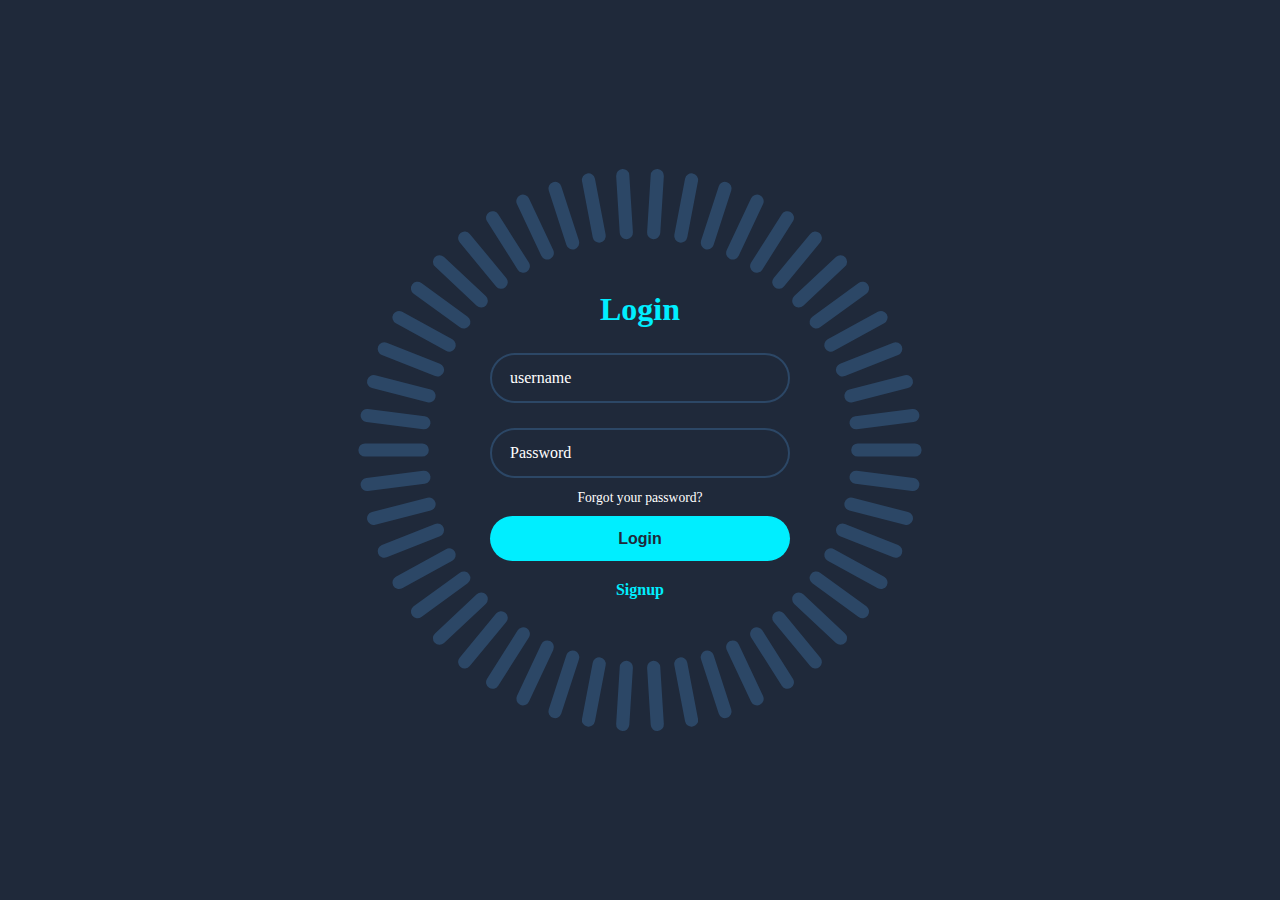
==== login_form.html @ eba7395e "first commit" ====
<!DOCTYPE html>
<html lang="en">
<head>
    <meta charset="UTF-8">
    <meta name="viewport" content="width=device-width, initial-scale=1.0">
    <link rel="stylesheet" href="css/style.css">
    <title>Login</title>
</head>
<body>
<div class="container">
    <div class="login-box">
        <h2>Login</h2>
        <form action="#">
            <div class="input-box">
                <input type="username">
                <label>username</label>
            </div>
            <div class="input-box">
                <input type="password">
                <label>Password</label>
            </div>
            <div class="forgot-pass">
                <a href="#">Forgot your password?</a>
            </div>
            <button type="submit" class="btn">
                <a href="index.html">Login</a>
            </button>
                <div class="signup-link">
                <a href="#">Signup</a>
            </div>
            </form>
        </div>
    <span style="--i:0;"></span>
    <span style="--i:1;"></span>
    <span style="--i:2;"></span>
    <span style="--i:3;"></span>
    <span style="--i:4;"></span>
    <span style="--i:5;"></span>
    <span style="--i:6;"></span>
    <span style="--i:7;"></span>
    <span style="--i:8;"></span>
    <span style="--i:9;"></span>
    <span style="--i:10;"></span>
    <span style="--i:11;"></span>
    <span style="--i:12;"></span>
    <span style="--i:13;"></span>
    <span style="--i:14;"></span>
    <span style="--i:15;"></span>
    <span style="--i:16;"></span>
    <span style="--i:17;"></span>
    <span style="--i:18;"></span>
    <span style="--i:19;"></span>
    <span style="--i:20;"></span>
    <span style="--i:21;"></span>
    <span style="--i:22;"></span>
    <span style="--i:23;"></span>
    <span style="--i:24;"></span>
    <span style="--i:25;"></span>
    <span style="--i:26;"></span>
    <span style="--i:27;"></span>
    <span style="--i:28;"></span>
    <span style="--i:29;"></span>
    <span style="--i:30;"></span>
    <span style="--i:31;"></span>
    <span style="--i:32;"></span>
    <span style="--i:33;"></span>
    <span style="--i:34;"></span>
    <span style="--i:35;"></span>
    <span style="--i:36;"></span>
    <span style="--i:37;"></span>
    <span style="--i:38;"></span>
    <span style="--i:39;"></span>
    <span style="--i:40;"></span>
    <span style="--i:41;"></span>
    <span style="--i:42;"></span>
    <span style="--i:43;"></span>
    <span style="--i:44;"></span>
    <span style="--i:45;"></span>
    <span style="--i:46;"></span>
    <span style="--i:47;"></span>
    <span style="--i:48;"></span>
    <span style="--i:49;"></span>
</div>
</body>
</html>
---- css/style.css ----
@import url('https://fonts.googleapis.com/css2?family=Poppins:wght@300;400;500;600;700;800;900&display=swap');

    * {
        margin: 0;
        padding: 0;
        box-sizing: border-box;
        font-family: 'Poppins' sans-serif;
    }

    body {
        display: flex;
        justify-content: center;
        align-items: center;
        min-height: 100vh;
        background: #1f293a;
    }

    .container {
        position: relative;
        width: 256px;
        height: 256px;
        display: flex;
        justify-content: center;
        align-items: center;
    }

    .container span{
        position: absolute;
        left: 0;
        width: 32px;
        height: 6px;
        background: #2c4766;
        border-radius: 8px;
        transform-origin: 128px;
        transform: scale(2.2) rotate(calc(var(--i) * (360deg / 50)));
        animation: blink 3s linear infinite;
        animation-delay: calc(var(--i) * (3s / 50));
    }

    @keyframes blink {
        0% {
            background: #0ef;
        }

        25% {
            background: #2c4766;
        }
    }

    .login-box {
        position: absolute;
        width: 400px;
    }

    form {
        width: 100%;
        padding: 0 50px;
    }

    h2{
        font-size: 2em;
        color: #0ef;
        text-align: center;
    }

    .input-box{
        position: relative;
        margin: 25px 0;
    }

    input {
        width: 100%;
        height: 50px;
        background: transparent;
        border: 2px solid #2c4766;
        outline: none;
        border-radius: 40px;
        font-size: 1em;
        color: #fff;
        padding: 0 20px;
    }

    input:focus {
        border-color: #0ef;
    }

    label {
        position: absolute;
        top: 50%;
        left: 20px;
        transform: translateY(-50%);
        font-size: 1em;
        color: #fff;
        pointer-events: none;
        transition: .5s ease;
    }

    input:focus~label {
        top: 1px;
        font-size: .8em;
        background: #1f293a;
        padding: 0 6px;
        color: #0ef;
    }

    .forgot-pass {
        margin: -15px 0 10px;
        text-align: center;
    }

    .forgot-pass a {
        font-size: .85em;
        color: #fff;
        text-decoration: none;
    }

    .btn {
        width: 100%;
        height: 45px;
        background: #0ef;
        border: none;
        outline: none;
        border-radius: 40px;
        cursor: pointer;
        font-size: 1em;
        color: #1f293a;
        font-weight: 600;
    }

    .btn a {
        text-decoration: none;
        color: #1f293a;
    }

    .signup-link {
        margin: 20px 0 10px;
        text-align: center;
    }

    .signup-link a {
        font-size: 1em;
        text-decoration: none;
        color: #0ef;
        font-weight: 600;
    }
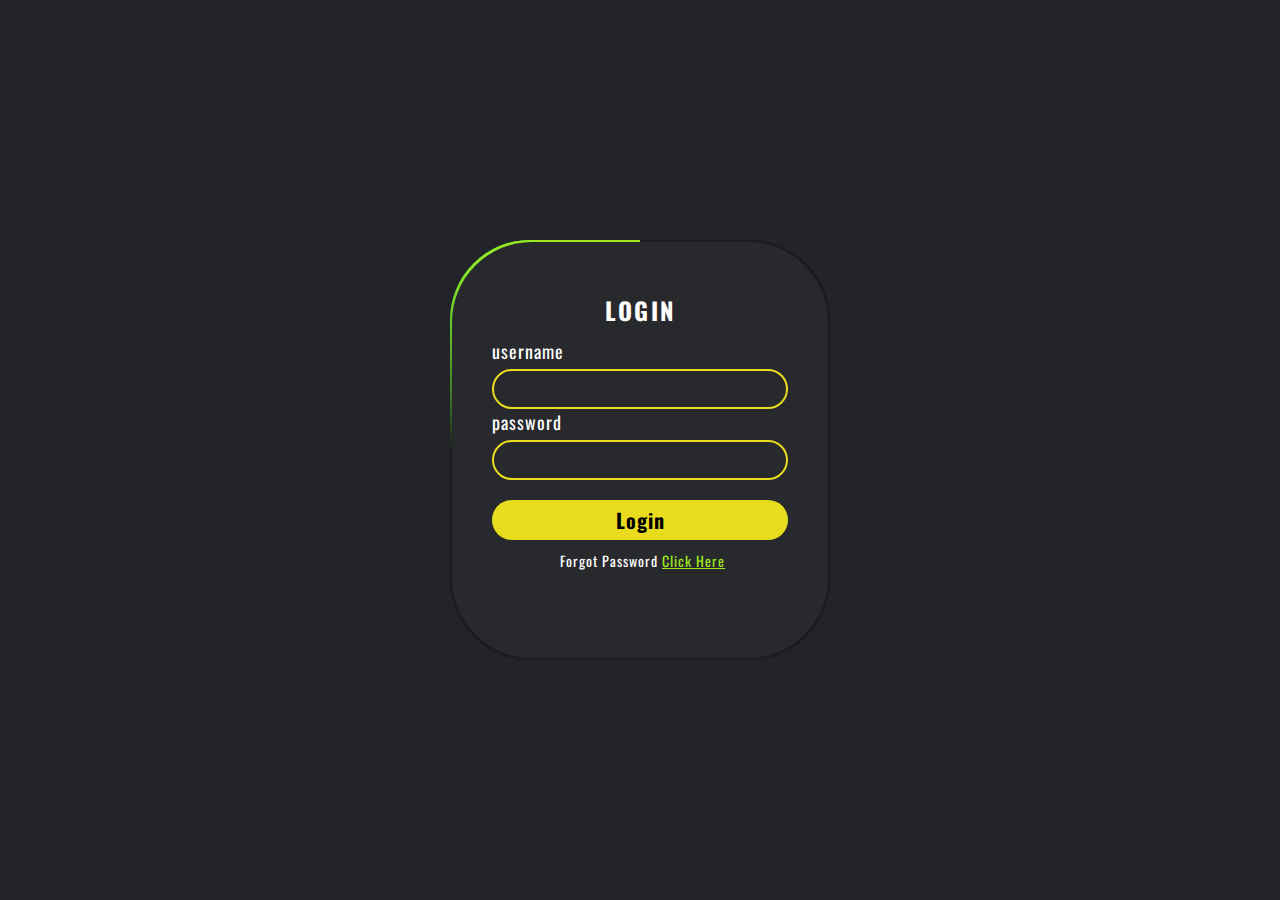
==== commit 52933950: "first commit" ====
--- a/login_form.html
+++ b/login_form.html
@@ -4,82 +4,26 @@
     <meta charset="UTF-8">
     <meta name="viewport" content="width=device-width, initial-scale=1.0">
     <link rel="stylesheet" href="css/style.css">
-    <title>Login</title>
+    <link rel="icon" type="image" href="img/login.png">
+    <title>Login Page</title>
 </head>
 <body>
-<div class="container">
-    <div class="login-box">
-        <h2>Login</h2>
-        <form action="#">
-            <div class="input-box">
-                <input type="username">
-                <label>username</label>
+    <div class="box">
+        <div class="form">
+            <h2>Login</h2>
+            <div class="input">
+                <form action="index.html" method="post">
+                <div class="inputbox">
+                    <label for="">username</label>
+                    <input type="text" />
+                    <label for="">password</label>
+                    <input type="password">
+                    <input type="submit" name="" value="Login">
+                </div>
+                </form>
+                <p class="forgot">Forgot Password <a href="#">Click Here</a></p>
             </div>
-            <div class="input-box">
-                <input type="password">
-                <label>Password</label>
-            </div>
-            <div class="forgot-pass">
-                <a href="#">Forgot your password?</a>
-            </div>
-            <button type="submit" class="btn">
-                <a href="index.html">Login</a>
-            </button>
-                <div class="signup-link">
-                <a href="#">Signup</a>
-            </div>
-            </form>
         </div>
-    <span style="--i:0;"></span>
-    <span style="--i:1;"></span>
-    <span style="--i:2;"></span>
-    <span style="--i:3;"></span>
-    <span style="--i:4;"></span>
-    <span style="--i:5;"></span>
-    <span style="--i:6;"></span>
-    <span style="--i:7;"></span>
-    <span style="--i:8;"></span>
-    <span style="--i:9;"></span>
-    <span style="--i:10;"></span>
-    <span style="--i:11;"></span>
-    <span style="--i:12;"></span>
-    <span style="--i:13;"></span>
-    <span style="--i:14;"></span>
-    <span style="--i:15;"></span>
-    <span style="--i:16;"></span>
-    <span style="--i:17;"></span>
-    <span style="--i:18;"></span>
-    <span style="--i:19;"></span>
-    <span style="--i:20;"></span>
-    <span style="--i:21;"></span>
-    <span style="--i:22;"></span>
-    <span style="--i:23;"></span>
-    <span style="--i:24;"></span>
-    <span style="--i:25;"></span>
-    <span style="--i:26;"></span>
-    <span style="--i:27;"></span>
-    <span style="--i:28;"></span>
-    <span style="--i:29;"></span>
-    <span style="--i:30;"></span>
-    <span style="--i:31;"></span>
-    <span style="--i:32;"></span>
-    <span style="--i:33;"></span>
-    <span style="--i:34;"></span>
-    <span style="--i:35;"></span>
-    <span style="--i:36;"></span>
-    <span style="--i:37;"></span>
-    <span style="--i:38;"></span>
-    <span style="--i:39;"></span>
-    <span style="--i:40;"></span>
-    <span style="--i:41;"></span>
-    <span style="--i:42;"></span>
-    <span style="--i:43;"></span>
-    <span style="--i:44;"></span>
-    <span style="--i:45;"></span>
-    <span style="--i:46;"></span>
-    <span style="--i:47;"></span>
-    <span style="--i:48;"></span>
-    <span style="--i:49;"></span>
-</div>
+    </div>
 </body>
 </html>--- a/css/style.css
+++ b/css/style.css
@@ -1,145 +1,167 @@
- @import url('https://fonts.googleapis.com/css2?family=Poppins:wght@300;400;500;600;700;800;900&display=swap');
+@import url('https://fonts.googleapis.com/css2?family=Oswald&display=swap');
 
-    * {
-        margin: 0;
-        padding: 0;
-        box-sizing: border-box;
-        font-family: 'Poppins' sans-serif;
+* {
+    margin: 0;
+    padding: 0;
+    box-sizing: border-box;
+    font-family: 'Oswald', sans-serif;
+}
+
+body {
+    display: flex;
+    justify-content: center;
+    align-items: center;
+    min-height: 100vh;
+    background: #23242a;
+}
+
+@import url('https://fonts.googleapis.com/css2?family=Oswald&display=swap');
+
+* {
+    margin: 0;
+    padding: 0;
+    box-sizing: border-box;
+    font-family: 'Oswald', sans-serif;
+}
+
+body {
+    display: flex;
+    justify-content: center;
+    align-items: center;
+    min-height: 100vh;
+    background: #23242a;
+    overflow: hidden;
+}
+
+.box {
+    position: relative;
+    width: 380px;
+    height: 420px;
+    background: #1c1c1c;
+    border-radius: 80px;
+    overflow: hidden;
+}
+
+.box::before {
+    content: "";
+    position: absolute;
+    top: -50%;
+    left: -50%;
+    width: 380px;
+    height: 420px;
+    background: linear-gradient(0deg, transparent, #1fe851, #1fe83a);
+    transform-origin: bottom right;
+    animation: animate 6s linear infinite;
+}
+.box::after {
+    content: "";
+    position: absolute;
+    top: -50%;
+    left: -50%;
+    width: 380px;
+    height: 420px;
+    background: linear-gradient(0deg, transparent, #9be81f, #e8981f);
+    transform-origin: bottom right;
+    animation: animate 6s linear infinite;
+    animation-delay: -3s;
+}
+@keyframes animate {
+    0% {
+        transform: rotate(0deg);
     }
+    100% {
+        transform: rotate(360deg);
+    }
+}
 
-    body {
-        display: flex;
-        justify-content: center;
-        align-items: center;
-        min-height: 100vh;
-        background: #1f293a;
-    }
+.form {
+    position: absolute;
+    inset: 2px;
+    border-radius: 80px;
+    background: #28292d;
+    z-index: 10;
+    padding: 50px 40px;
+    display: flex;
+    flex-direction: column;
+    text-align: center;
+}
 
-    .container {
-        position: relative;
-        width: 256px;
-        height: 256px;
-        display: flex;
-        justify-content: center;
-        align-items: center;
-    }
+.form h2 {
+    color : #fff;
+    font-weight: 800;
+    text-transform: uppercase;
+    letter-spacing: 0.1em;
+}
 
-    .container span{
-        position: absolute;
-        left: 0;
-        width: 32px;
-        height: 6px;
-        background: #2c4766;
-        border-radius: 8px;
-        transform-origin: 128px;
-        transform: scale(2.2) rotate(calc(var(--i) * (360deg / 50)));
-        animation: blink 3s linear infinite;
-        animation-delay: calc(var(--i) * (3s / 50));
-    }
+.form .input {
+    text-align: left;
+}
 
-    @keyframes blink {
-        0% {
-            background: #0ef;
-        }
+.form .input .inputbox {
+    margin-top: 10px;
+}
 
-        25% {
-            background: #2c4766;
-        }
-    }
+.form .input .inputbox label {
+    display: block;
+    color: #fff;
+    margin-bottom: 5px;
+    font-size: 18px;
+    letter-spacing: 1px;
+}
 
-    .login-box {
-        position: absolute;
-        width: 400px;
-    }
+.form .input .inputbox input {
+    position: relative;
+    width: 100%;
+    height: 40px;
+    border: 2px solid #e9dc1e;
+    outline: none;
+    padding: 5px 15px;
+    background: transparent;
+    color: #ffffff;
+    font-size: 18px;
+    border-radius: 50px;
+    transition: box-shadow 0.3s ease, border-color 0.3 ease;
+    letter-spacing: 1px;
+}
 
-    form {
-        width: 100%;
-        padding: 0 50px;
-    }
+.form .input .inputbox input:hover {
+    border-color: #f1e430;
+    box-shadow: 0px 0px 10px 5px rgba(233, 220, 30, 0.5);
+}
 
-    h2{
-        font-size: 2em;
-        color: #0ef;
-        text-align: center;
-    }
-
-    .input-box{
-        position: relative;
-        margin: 25px 0;
-    }
-
-    input {
-        width: 100%;
-        height: 50px;
-        background: transparent;
-        border: 2px solid #2c4766;
-        outline: none;
-        border-radius: 40px;
-        font-size: 1em;
-        color: #fff;
-        padding: 0 20px;
-    }
-
-    input:focus {
-        border-color: #0ef;
-    }
-
-    label {
-        position: absolute;
-        top: 50%;
-        left: 20px;
-        transform: translateY(-50%);
-        font-size: 1em;
-        color: #fff;
-        pointer-events: none;
-        transition: .5s ease;
-    }
-
-    input:focus~label {
-        top: 1px;
-        font-size: .8em;
-        background: #1f293a;
-        padding: 0 6px;
-        color: #0ef;
-    }
-
-    .forgot-pass {
-        margin: -15px 0 10px;
-        text-align: center;
-    }
-
-    .forgot-pass a {
-        font-size: .85em;
-        color: #fff;
-        text-decoration: none;
-    }
-
-    .btn {
-        width: 100%;
-        height: 45px;
-        background: #0ef;
-        border: none;
-        outline: none;
-        border-radius: 40px;
-        cursor: pointer;
-        font-size: 1em;
-        color: #1f293a;
-        font-weight: 600;
-    }
-
-    .btn a {
-        text-decoration: none;
-        color: #1f293a;
-    }
-
-    .signup-link {
-        margin: 20px 0 10px;
-        text-align: center;
-    }
-
-    .signup-link a {
-        font-size: 1em;
-        text-decoration: none;
-        color: #0ef;
-        font-weight: 600;
-    }+.form .input .inputbox input[type="submit"] {
+    cursor: pointer;
+    margin-top: 20px;
+    letter-spacing: 1px;
+    position: relative;
+    width: 100%;
+    height: 40px;
+    border: none;
+    outline: none;
+    padding: 5px 15px;
+    background: #e9dc1e;
+    color: #000000;
+    font-size: 20px;
+    font-weight: 800;
+    border-radius: 50px;
+    transition: box-shadow 0.3s ease, background-color 0.3s ease;
+}
+.form .input .inputbox input[type="submit"]:hover {
+    background: linear-gradient(315deg, #c8ff02, #e9dc1e);
+}
+.form .input .inputbox input[type="submit"]:active {
+    color: rgba(255, 255, 255, 0.521);
+    background: #c8ff02;
+}
+.forgot {
+    margin-top: 10px;
+    color: #fff;
+    font-size: 14px;
+    letter-spacing: 1px;
+    align-items: center;
+    justify-content: center;
+    margin-left: 23%;
+}
+.forgot a {
+    color: #9be81f;
+}